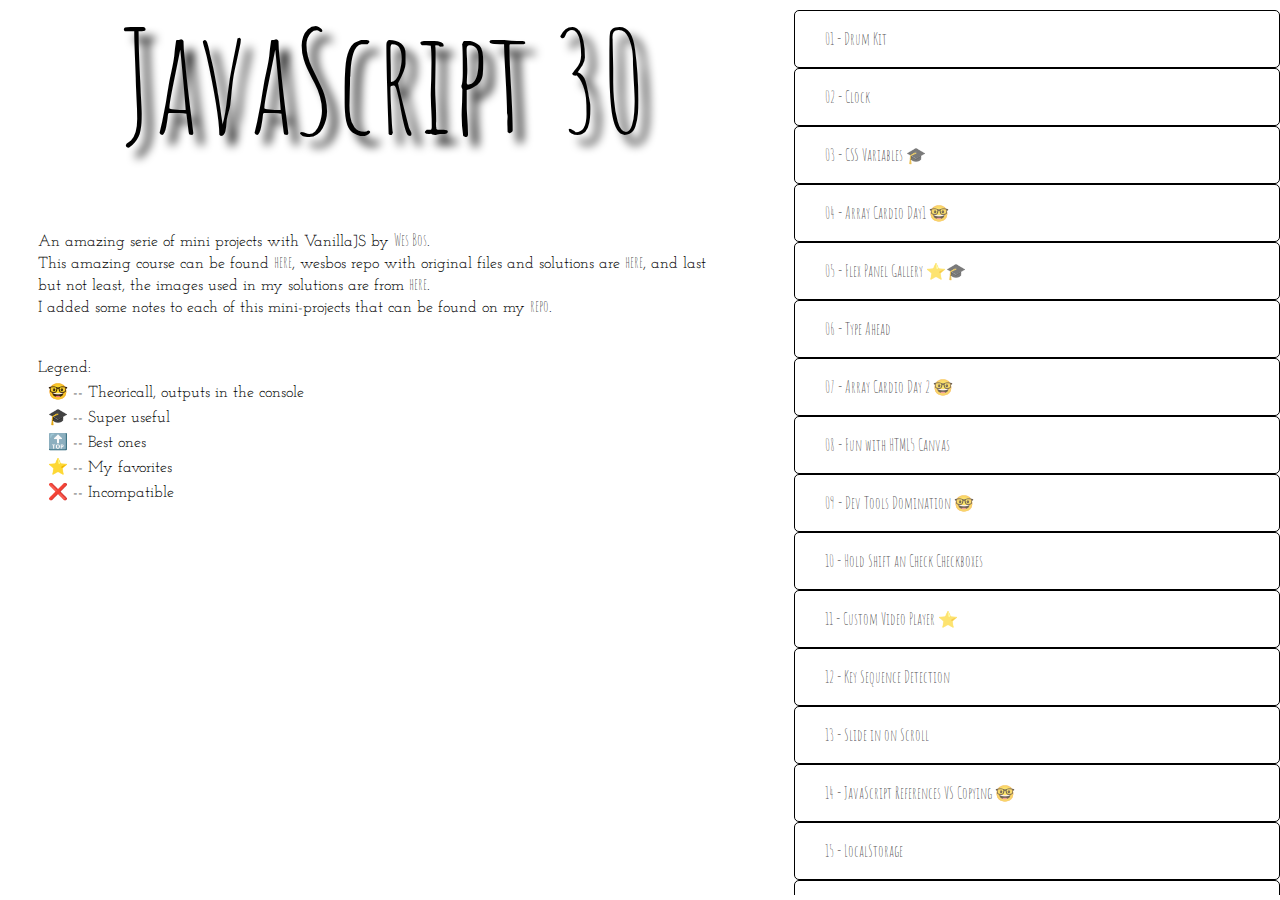
==== index.html @ 147a2d35 "idk" ====
<!DOCTYPE html>
<!--[if lt IE 7]>      <html class="no-js lt-ie9 lt-ie8 lt-ie7"> <![endif]-->
<!--[if IE 7]>         <html class="no-js lt-ie9 lt-ie8"> <![endif]-->
<!--[if IE 8]>         <html class="no-js lt-ie9"> <![endif]-->
<!--[if gt IE 8]><!-->
<html class="no-js">
<!--<![endif]-->

<head>
	<meta charset="utf-8">
	<meta http-equiv="X-UA-Compatible" content="IE=edge">
	<title>My JavaScript30</title>
	<meta name="description" content="">
	<meta name="viewport" content="width=device-width, initial-scale=1">
	<link rel="shortcut icon" type="image/png" href="./resources/favicon.ico">
	<link rel="stylesheet" href="styles.css">
	<link href="https://fonts.googleapis.com/css?family=Amatic+SC|Josefin+Slab" rel="stylesheet">
</head>

<body>
	<!--[if lt IE 7]>
			<p class="browsehappy">You are using an <strong>outdated</strong> browser. Please <a href="#">upgrade your browser</a> to improve your experience.</p>
		<![endif]-->

	<div class="left">
		<div class="description">
			<h1>JavaScript 30</h1>
			<p>
				An amazing serie of mini projects with VanillaJS by <a href="https://github.com/wesbos" target="blank">Wes Bos</a>. <br>
				This amazing course can be found <a href="https://javascript30.com/" target="blank">here</a>, wesbos repo with original files and solutions are <a href="https://github.com/wesbos/JavaScript30" target="blank">here</a>, 
				and last but not least, the images used in my solutions are from <a href="http://deathtothestockphoto.com/" target="blank">here</a>. <br>
				I added some notes to each of this mini-projects that can be found on my <a href="https://github.com/yhabib/JavaScript30" target="blank">repo</a>.
			</p>
			<ul>Legend:
				<li>🤓 -- Theoricall, outputs in the console</li>
				<li>🎓 -- Super useful</li>
				<li>🔝 -- Best ones</li>
				<li>⭐  -- My favorites</li>
				<li>❌ -- Incompatible</li>
			</ul>
			<!--<img src="resources/JS30.png" alt="Course image">-->
		</div>
	</div>

	<div class="right">
		<div class="links">
			<a class="link" target="blank" href="./Drum-Kits/index.html">Drum Kit</a>
			<a class="link" target="blank" href="./Clock/index.html">Clock</a>
			<a class="link" target="blank" href="./03 - CSS Variables/index.html">CSS Variables 🎓</a>
			<a class="link" target="blank" href="./04 - Array Cardio Day 1/index.html">Array Cardio Day1 🤓</a>
			<a class="link" target="blank" href="./05 - Flex Panel Gallery/index.html">Flex Panel Gallery ⭐🎓</a>
			<a class="link" target="blank" href="./06 - Type Ahead/index.html">Type Ahead</a>
			<a class="link" target="blank" href="./07 - Array Cardio Day 2/index.html">Array Cardio Day 2 🤓</a>
			<a class="link" target="blank" href="./08 - Fun with HTML5 Canvas/index.html">Fun with HTML5 Canvas</a>
			<a class="link" target="blank" href="./09 - Dev Tools Domination/index.html">Dev Tools Domination 🤓</a>
			<a class="link" target="blank" href="./10 - Hold Shift and Check Checkboxes/index.html">Hold Shift an Check Checkboxes</a>
			<a class="link" target="blank" href="./11 - Custom Video Player/index.html">Custom Video Player ⭐</a>
			<a class="link" target="blank" href="./12 - Key Sequence Detection/index.html">Key Sequence Detection</a>
			<a class="link" target="blank" href="./13 - Slide in on Scroll/index.html">Slide in on Scroll</a>
			<a class="link" target="blank" href="./14 - JavaScript References VS Copying/index.html">JavaScript References VS Copying 🤓</a>
			<a class="link" target="blank" href="./15 - LocalStorage/index.html">LocalStorage</a>
			<a class="link" target="blank" href="./16 - Mouse Move Shadow/index.html">Mouse Move Shadow</a>
			<a class="link" target="blank" href="./17 - Sort Without Articles/index.html">Sort Without Articles 🎓</a>
			<a class="link" target="blank" href="./18 - Adding Up Times with Reduce/index.html">Adding Up Times with Reduce 🤓</a>
			<a class="link" target="blank" href="./19 - Webcam Fun/index.html">Webcam Fun 🔝</a>
			<a class="link" target="blank" href="./20 - Speech Detection/index.html">Speech Detection 🔝</a>
			<a class="link" target="blank" href="./21 - Geolocation/index.html">Geolocation ❌</a>
			<a class="link" target="blank" href="./22 - Follow Along Link Highlighter/index.html">Follow Along Link Highlighter 🎓</a>
			<a class="link" target="blank" href="./23 - Speech Synthesis/index.html">Speech Systenshis 🔝</a>
			<a class="link" target="blank" href="./24 - Sticky Nav/index.html">Sticky Nav ⭐🎓</a>
			<a class="link" target="blank" href="./25 - Event Capture, Propagation, Bubbling and Once/index.html">Event Capture, Propagation, Bubbling and Once 🤓</a>
			<a class="link" target="blank" href="./26 - Stripe Follow Along Nav/index.html">Stripe Follow Along Nav ⭐</a>
			<a class="link" target="blank" href="./27 - Click and Drag/index.html">Click and Drag 🎓</a>
			<a class="link" target="blank" href="./28 - Video Speed Controller/index.html">Video Speed Controller</a>
			<a class="link" target="blank" href="./29 - Countdown Timer/index.html">Countdown Timer</a>
			<a class="link" target="blank" href="./30 - Whack A Mole/index.html">Whack A Mole</a>
		</div>
	</div>
</body>


<script>
	var links = document.querySelectorAll('.link');
	links.forEach(function(item, i) {
		i++;
		var link = `${i > 9 ? i : '0' + i} - ${item.textContent}`;
		item.textContent = link;
	});
	
</script>
</html>

<!--
var old_element = document.getElementById("btn");
var new_element = old_element.cloneNode(true);-->
---- styles.css ----
/* http://meyerweb.com/eric/tools/css/reset/ 
   v2.0 | 20110126
   License: none (public domain)
*/

html, body, div, span, applet, object, iframe, h1, h2, h3, h4, h5, h6, p, blockquote, pre, a, abbr, acronym, address, big, cite, code, del, dfn, em, img, ins, kbd, q, s, samp, small, strike, strong, sub, sup, tt, var, b, u, i, center, dl, dt, dd, ol, ul, li, fieldset, form, label, legend, table, caption, tbody, tfoot, thead, tr, th, td, article, aside, canvas, details, embed, figure, figcaption, footer, header, hgroup, menu, nav, output, ruby, section, summary, time, mark, audio, video {
	margin: 0;
	padding: 0;
	border: 0;
	font-size: 100%;
	font: inherit;
	vertical-align: baseline;
}


/* HTML5 display-role reset for older browsers */

article, aside, details, figcaption, figure, footer, header, hgroup, menu, nav, section {
	display: block;
}

body {
	line-height: 1;
}

ol, ul {
	list-style: none;
}

blockquote, q {
	quotes: none;
}

blockquote:before, blockquote:after, q:before, q:after {
	content: '';
	content: none;
}

table {
	border-collapse: collapse;
	border-spacing: 0;
}

a {
	text-decoration: none;
}

* {
	box-sizing: border-box;
}

html, body {
	height: 100%;
	width: 100%;
}

body {
	display: flex;
	flex-flow: row nowrap;
	font-family: 'Josefin Slab', serif;
}


/*a {
	font-family: 'Amatic SC', cursive;
	color: rgba(5, 5, 5, .7);
	cursor: pointer;
}
a:hover {
	color: rgba(5, 5, 5, 1);
	font-size: 18px;
	font-weight: bold;
}*/

.left {
	width: 60%;
}

.description {
	width: 90%;
	margin: 0 auto;
	line-height: 20px;
}

.left h1 {
	font-size: 142px;
	font-family: 'Amatic SC', cursive;
	text-align: center;
	margin-top: 70px;
	margin-bottom: 140px;
	text-shadow: 10px 10px 10px #000;
}

.left img {
	width: 70%;
	display: block;
	height: auto;
	margin: 20px auto;
	border: 1px solid black;
	padding: 1px;
	border-radius: 5px;
}

.left ul {
	margin-top: 40px;
}
.left ul li {
	margin-left: 10px;
	padding-top: 5px;
}
.right {
	width: 38%;
	height: calc(100% - 15px);
	overflow-y: scroll;
	margin: 10px 0 5px 2%;
}

.right .links {
	width: 100%;
	height: 100%;
	display: flex;
	flex-flow: column nowrap;
}

.links .link {
	width: 100%;
	height: 100%;
	border: 1px solid black;
	border-radius: 5px;
	padding: 20px 0;
	padding-left: 30px;	
}

a {
	font-family: 'Amatic SC', cursive;
	color: rgba(5, 5, 5, .7);
	cursor: pointer;
}

.links .link:hover {
	color: rgba(5, 5, 5, 1);
	font-size: 18px;
	font-weight: bold;
}
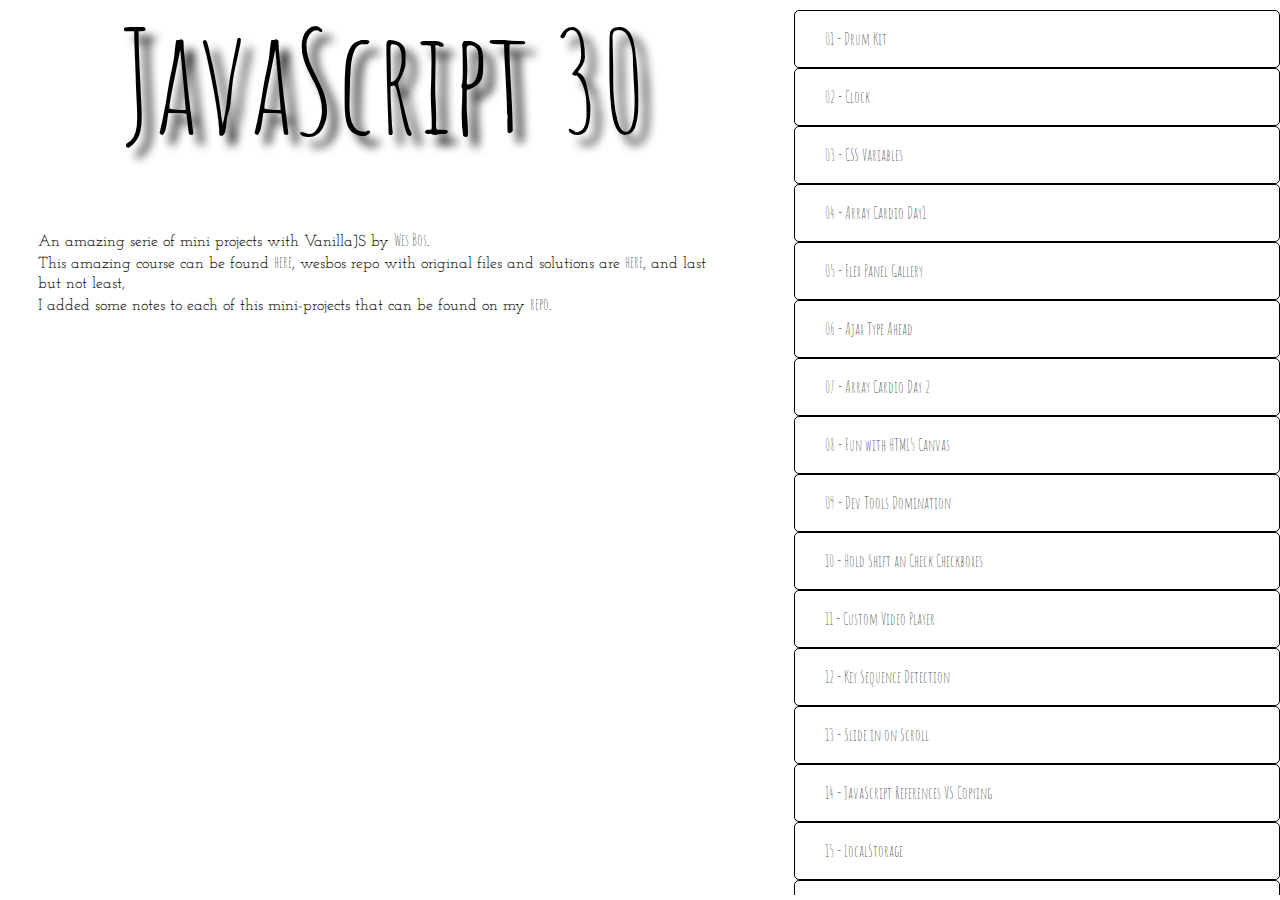
==== commit 7b90695c: "Added Ajax type + Cardio 2 starter" ====
--- a/index.html
+++ b/index.html
@@ -28,16 +28,9 @@
 			<p>
 				An amazing serie of mini projects with VanillaJS by <a href="https://github.com/wesbos" target="blank">Wes Bos</a>. <br>
 				This amazing course can be found <a href="https://javascript30.com/" target="blank">here</a>, wesbos repo with original files and solutions are <a href="https://github.com/wesbos/JavaScript30" target="blank">here</a>, 
-				and last but not least, the images used in my solutions are from <a href="http://deathtothestockphoto.com/" target="blank">here</a>. <br>
-				I added some notes to each of this mini-projects that can be found on my <a href="https://github.com/yhabib/JavaScript30" target="blank">repo</a>.
+				and last but not least, <br>
+				I added some notes to each of this mini-projects that can be found on my <a href="https://github.com/geeksaurav/js30" target="blank">repo</a>.
 			</p>
-			<ul>Legend:
-				<li>🤓 -- Theoricall, outputs in the console</li>
-				<li>🎓 -- Super useful</li>
-				<li>🔝 -- Best ones</li>
-				<li>⭐  -- My favorites</li>
-				<li>❌ -- Incompatible</li>
-			</ul>
 			<!--<img src="resources/JS30.png" alt="Course image">-->
 		</div>
 	</div>
@@ -46,31 +39,31 @@
 		<div class="links">
 			<a class="link" target="blank" href="./Drum-Kits/index.html">Drum Kit</a>
 			<a class="link" target="blank" href="./Clock/index.html">Clock</a>
-			<a class="link" target="blank" href="./03 - CSS Variables/index.html">CSS Variables 🎓</a>
-			<a class="link" target="blank" href="./04 - Array Cardio Day 1/index.html">Array Cardio Day1 🤓</a>
-			<a class="link" target="blank" href="./05 - Flex Panel Gallery/index.html">Flex Panel Gallery ⭐🎓</a>
-			<a class="link" target="blank" href="./06 - Type Ahead/index.html">Type Ahead</a>
-			<a class="link" target="blank" href="./07 - Array Cardio Day 2/index.html">Array Cardio Day 2 🤓</a>
+			<a class="link" target="blank" href="./Playing with CSS vars with JS/index.html">CSS Variables</a>
+			<a class="link" target="blank" href="./Array Cardio/index.html">Array Cardio Day1</a>
+			<a class="link" target="blank" href="./Flex Panel Image Gallery/index.html">Flex Panel Gallery</a>
+			<a class="link" target="blank" href="./Ajax Type/index.html">Ajax Type Ahead</a>
+			<a class="link" target="blank" href="./Array Cardio 2/index.html">Array Cardio Day 2</a>
 			<a class="link" target="blank" href="./08 - Fun with HTML5 Canvas/index.html">Fun with HTML5 Canvas</a>
-			<a class="link" target="blank" href="./09 - Dev Tools Domination/index.html">Dev Tools Domination 🤓</a>
+			<a class="link" target="blank" href="./09 - Dev Tools Domination/index.html">Dev Tools Domination</a>
 			<a class="link" target="blank" href="./10 - Hold Shift and Check Checkboxes/index.html">Hold Shift an Check Checkboxes</a>
-			<a class="link" target="blank" href="./11 - Custom Video Player/index.html">Custom Video Player ⭐</a>
+			<a class="link" target="blank" href="./11 - Custom Video Player/index.html">Custom Video Player</a>
 			<a class="link" target="blank" href="./12 - Key Sequence Detection/index.html">Key Sequence Detection</a>
 			<a class="link" target="blank" href="./13 - Slide in on Scroll/index.html">Slide in on Scroll</a>
-			<a class="link" target="blank" href="./14 - JavaScript References VS Copying/index.html">JavaScript References VS Copying 🤓</a>
+			<a class="link" target="blank" href="./14 - JavaScript References VS Copying/index.html">JavaScript References VS Copying</a>
 			<a class="link" target="blank" href="./15 - LocalStorage/index.html">LocalStorage</a>
 			<a class="link" target="blank" href="./16 - Mouse Move Shadow/index.html">Mouse Move Shadow</a>
-			<a class="link" target="blank" href="./17 - Sort Without Articles/index.html">Sort Without Articles 🎓</a>
-			<a class="link" target="blank" href="./18 - Adding Up Times with Reduce/index.html">Adding Up Times with Reduce 🤓</a>
-			<a class="link" target="blank" href="./19 - Webcam Fun/index.html">Webcam Fun 🔝</a>
-			<a class="link" target="blank" href="./20 - Speech Detection/index.html">Speech Detection 🔝</a>
-			<a class="link" target="blank" href="./21 - Geolocation/index.html">Geolocation ❌</a>
-			<a class="link" target="blank" href="./22 - Follow Along Link Highlighter/index.html">Follow Along Link Highlighter 🎓</a>
-			<a class="link" target="blank" href="./23 - Speech Synthesis/index.html">Speech Systenshis 🔝</a>
-			<a class="link" target="blank" href="./24 - Sticky Nav/index.html">Sticky Nav ⭐🎓</a>
-			<a class="link" target="blank" href="./25 - Event Capture, Propagation, Bubbling and Once/index.html">Event Capture, Propagation, Bubbling and Once 🤓</a>
-			<a class="link" target="blank" href="./26 - Stripe Follow Along Nav/index.html">Stripe Follow Along Nav ⭐</a>
-			<a class="link" target="blank" href="./27 - Click and Drag/index.html">Click and Drag 🎓</a>
+			<a class="link" target="blank" href="./17 - Sort Without Articles/index.html">Sort Without Articles</a>
+			<a class="link" target="blank" href="./18 - Adding Up Times with Reduce/index.html">Adding Up Times with Reduce</a>
+			<a class="link" target="blank" href="./19 - Webcam Fun/index.html">Webcam Fun</a>
+			<a class="link" target="blank" href="./20 - Speech Detection/index.html">Speech Detection</a>
+			<a class="link" target="blank" href="./21 - Geolocation/index.html">Geolocation</a>
+			<a class="link" target="blank" href="./22 - Follow Along Link Highlighter/index.html">Follow Along Link Highlighter</a>
+			<a class="link" target="blank" href="./23 - Speech Synthesis/index.html">Speech Systenshis</a>
+			<a class="link" target="blank" href="./24 - Sticky Nav/index.html">Sticky Nav</a>
+			<a class="link" target="blank" href="./25 - Event Capture, Propagation, Bubbling and Once/index.html">Event Capture, Propagation, Bubbling and Once</a>
+			<a class="link" target="blank" href="./26 - Stripe Follow Along Nav/index.html">Stripe Follow Along Nav</a>
+			<a class="link" target="blank" href="./27 - Click and Drag/index.html">Click and Drag</a>
 			<a class="link" target="blank" href="./28 - Video Speed Controller/index.html">Video Speed Controller</a>
 			<a class="link" target="blank" href="./29 - Countdown Timer/index.html">Countdown Timer</a>
 			<a class="link" target="blank" href="./30 - Whack A Mole/index.html">Whack A Mole</a>
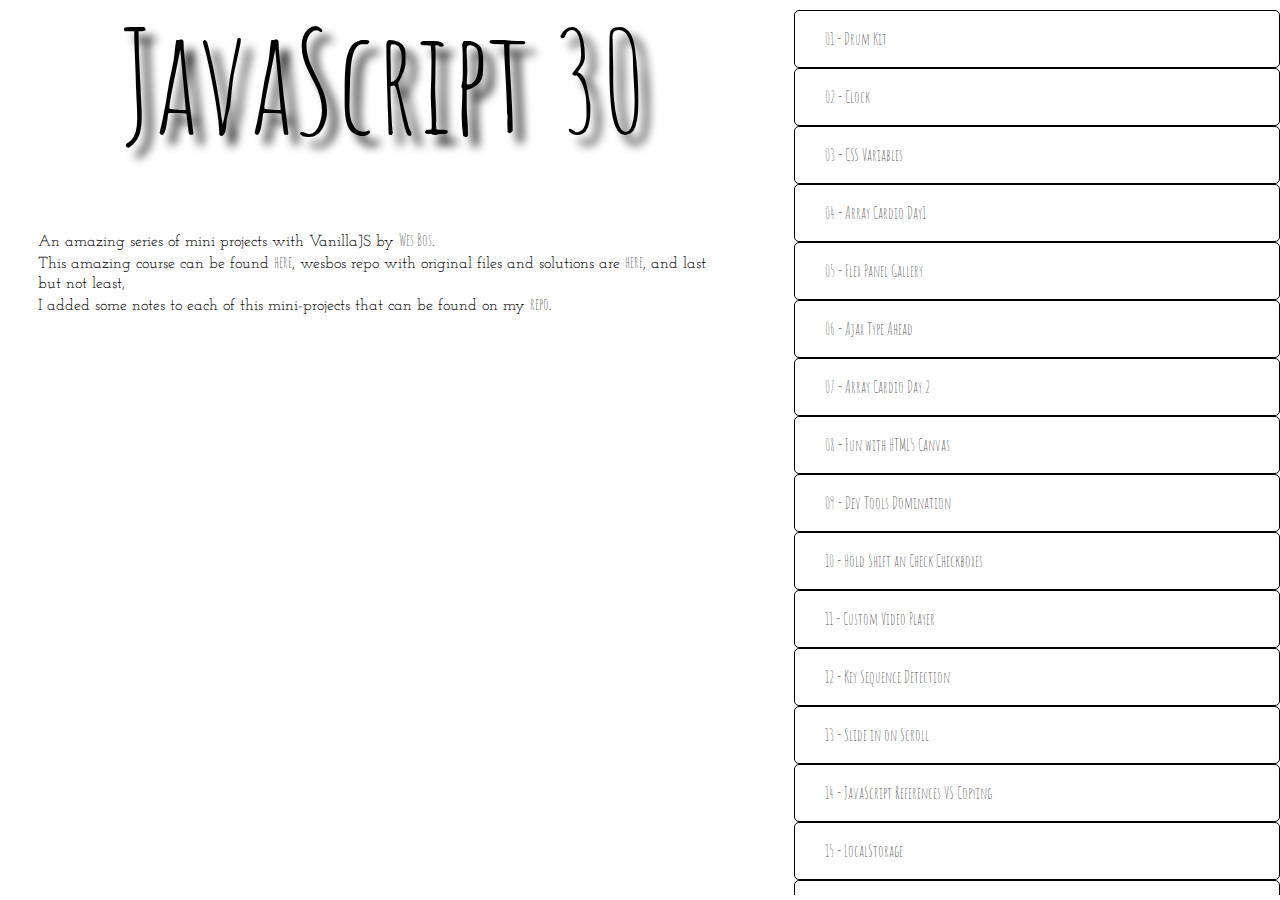
==== commit dd547d96: "Added All Starter Temps" ====
--- a/index.html
+++ b/index.html
@@ -26,7 +26,7 @@
 		<div class="description">
 			<h1>JavaScript 30</h1>
 			<p>
-				An amazing serie of mini projects with VanillaJS by <a href="https://github.com/wesbos" target="blank">Wes Bos</a>. <br>
+				An amazing series of mini projects with VanillaJS by <a href="https://github.com/wesbos" target="blank">Wes Bos</a>. <br>
 				This amazing course can be found <a href="https://javascript30.com/" target="blank">here</a>, wesbos repo with original files and solutions are <a href="https://github.com/wesbos/JavaScript30" target="blank">here</a>, 
 				and last but not least, <br>
 				I added some notes to each of this mini-projects that can be found on my <a href="https://github.com/geeksaurav/js30" target="blank">repo</a>.
